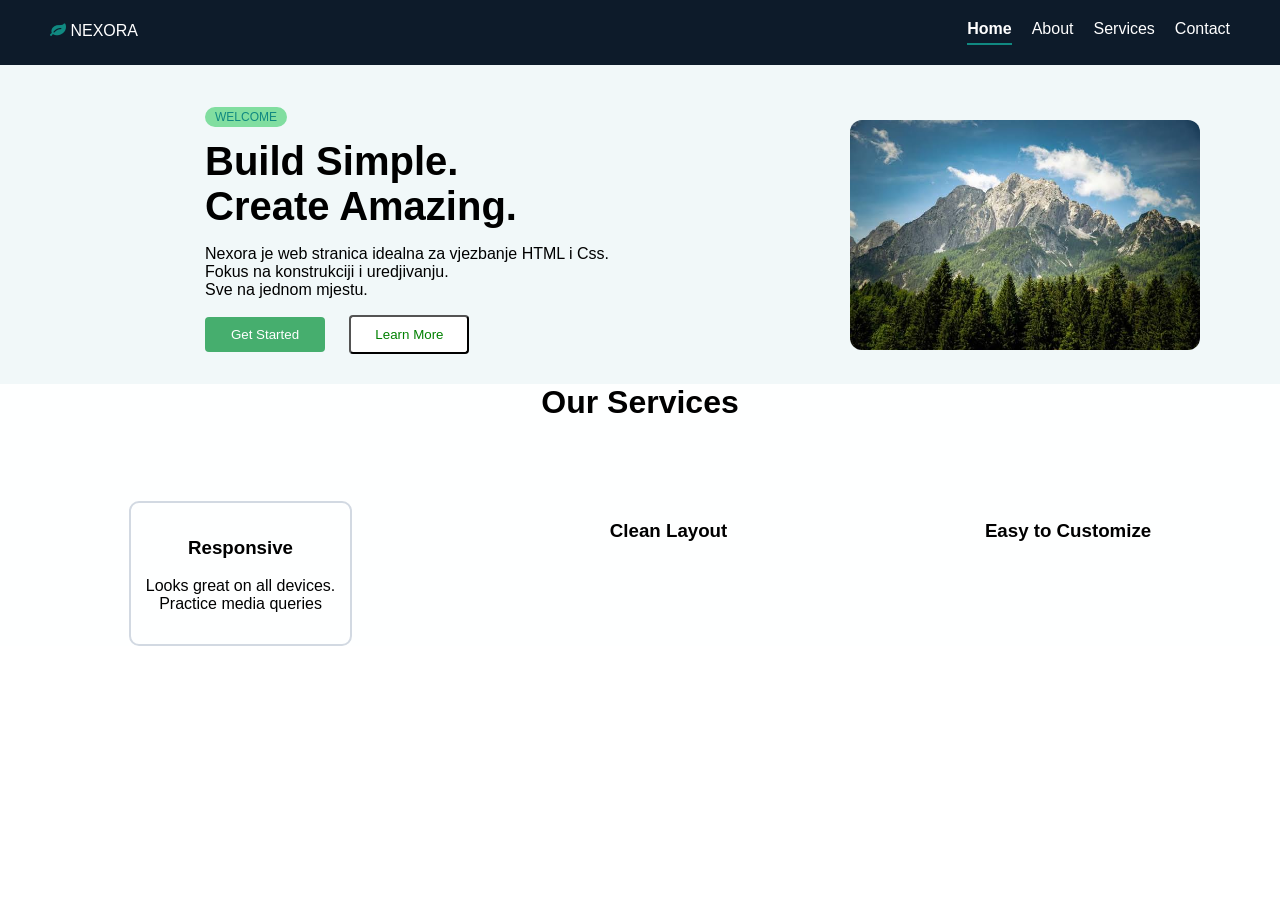
==== vjezba/vjezba.html @ a5adc7af "Revision part 2." ====
<!DOCTYPE html>
<html>
<head>
    <title> Vjezba </title>
    <link rel="stylesheet" href="vjezba.css">
    <link rel="stylesheet" href="font-awesome-4.7.0/css/font-awesome.min.css">

</head>


<body>




<header>
        <div class="header-title">
            <i class="fa fa-leaf" aria-hidden="true"></i>
            NEXORA
        </div>
        <div class="header-items">
            <div class="header-item header-item-active">Home</div>
            <div class="header-item">About</div>
            <div class="header-item">Services</div>
            <div class="header-item">Contact</div>
        </div>
</header>


<div class="description">
    <div class="left-content">
                <p class="welcome">
                    <bold>WELCOME</bold>
                </p>
            <div class="title">
                <h1> Build Simple.</h1>
                <h1>Create Amazing.</h1>
            </div>
          
            <div>
                <p> Nexora je web stranica idealna za vjezbanje
                HTML i Css. <br> Fokus na konstrukciji i uredjivanju.<br> Sve na jednom mjestu.
                    </p>
            </div>
            <button class="button1">
                Get Started
            </button>
            <button class="button2">
                    Learn More
            </button>
        </div>
    <div><img style="height: 230px; width: 350px; border-radius: 12px; margin-top: 25px; margin-left: 150px;" src="planina.jpg" alt="Prelijepa planina"></div>
</div>



<div>
  <div class="dio2">
    
    <h1 class="naslov2">Our Services</h1>

    <div class="podnaslovi">

    <div class="responsive">
    
    <h3> Responsive </h3>
     
    <p>Looks great on all devices. <br>
      Practice media queries <br>
    </p>
  
    </div>

    <h3>Clean Layout</h3>
    <h3>Easy to Customize</h3>
    </div>

  </div>

</div>




</body>


</html>
---- vjezba/vjezba.css ----
:root {
    --primary: #0d1b2a; /* global scope */
    --secondary: #108981;
    --light-background: #f1f8f9;
    --section-background: #ecfdf5;
    --light-button: #81dea0;
}

body {
    font-family: 'Poppins', 'Roboto', Arial, sans-serif;
    margin: 0;
}

header {
    display: flex;
    justify-content: space-between;
    background-color: var(--primary);
    color: white;
    height: 25px;
    padding: 20px 50px;
}

.header-items {
    display: flex;
    gap: 20px;
}

.header-item-active {
    border-bottom: 2px solid var(--secondary);
    font-weight: bold;
}

.fa-leaf {
    color: var(--secondary);
    margin-top: 2px;
}

.description {
    display: flex;
    justify-content: space-between;
    padding: 30px 80px;
    background-color: var(--light-background);
}

.left-content {
    margin-left: 125px;
}

.welcome {
    background-color: var(--light-button);
    display: inline-block;
    border-radius: 10px;
    color: var(--secondary);
    font-size: 12px;
    padding: 3px 10px;
}

.button1 {
  color: white; 
  background-color: rgb(70, 174, 110);
  font-family: 'Poppins', 'Roboto', Arial, sans-serif;
  padding: 10px; 
  border-style: none; 
  border-radius: 4px;
  width: 120px;
}

.button2 {
  color: green; 
  background-color: white;
  font-family: 'Poppins', 'Roboto', Arial, sans-serif;
  padding: 10px;
  border-radius: 4px;
  margin-left: 20px;
  width: 120px;
}

.dio2 {
  text-align: center;
  background-color:rgb(254, 255, 255)
}

.title {
    font-family: 'Poppins', 'Roboto', Arial, sans-serif;
    font-size: 20px;
}

.title h1 {
    margin: 0
}

.podnaslovi {
  display: flex;
  justify-content: space-around;
  margin-top: 80px;

}

.responsive {
  border: 2px solid #d2d9e2 ;
  padding: 15px;
  border-radius: 10px;
}

.naslov2 {
  margin-bottom: 0px;
  margin-top: 0px;
}
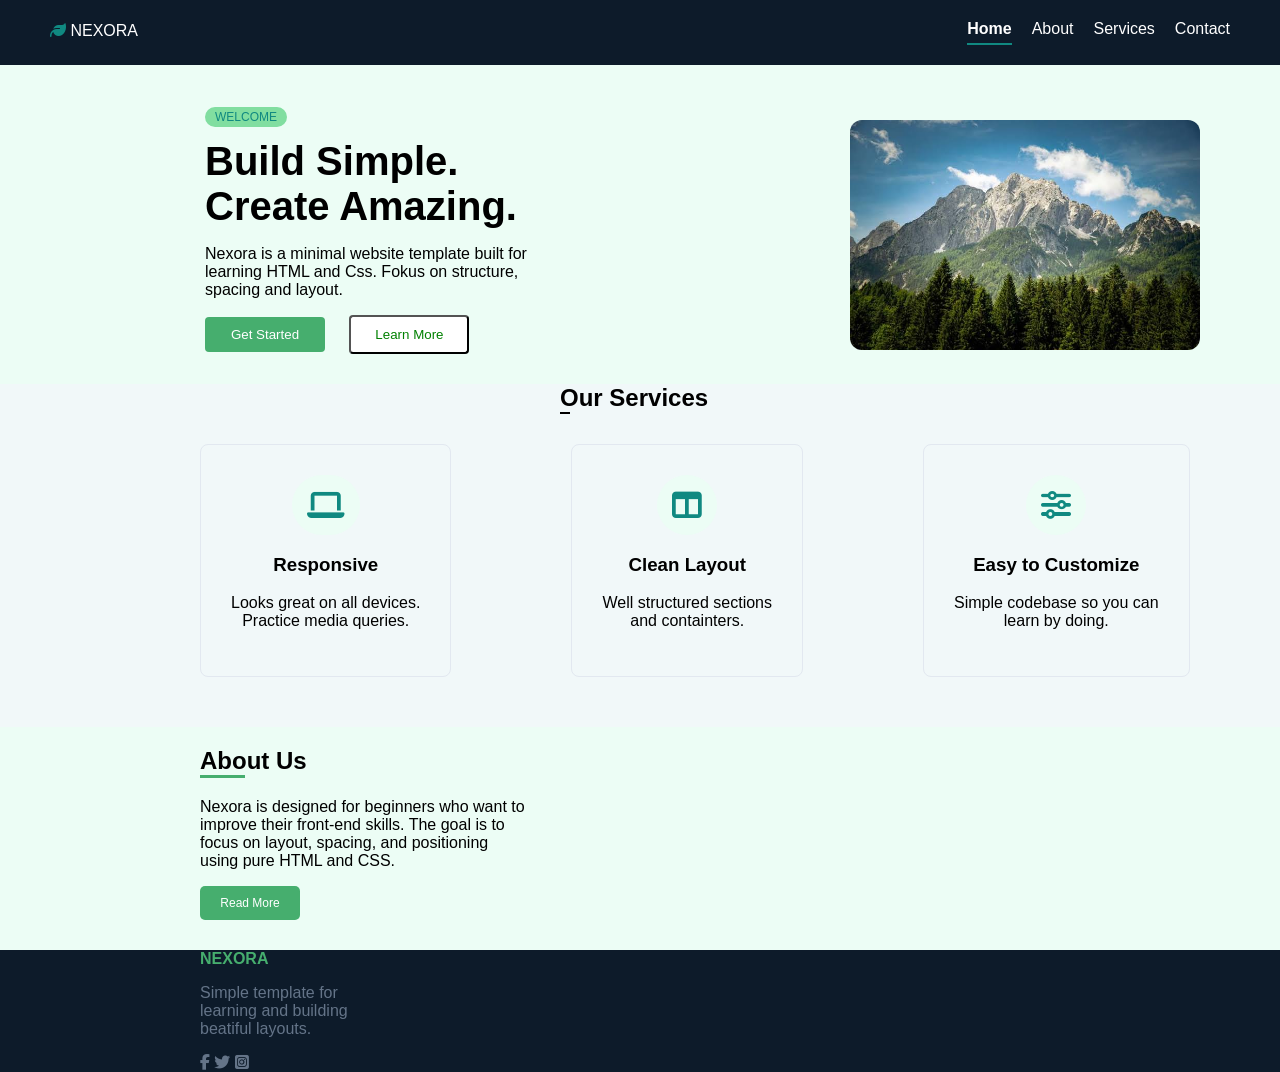
==== commit ba58e70a: "part3" ====
--- a/vjezba/vjezba.html
+++ b/vjezba/vjezba.html
@@ -4,7 +4,7 @@
     <title> Vjezba </title>
     <link rel="stylesheet" href="vjezba.css">
     <link rel="stylesheet" href="font-awesome-4.7.0/css/font-awesome.min.css">
-
+    <link rel="stylesheet" href="https://cdnjs.cloudflare.com/ajax/libs/font-awesome/6.7.2/css/all.min.css">
 </head>
 
 
@@ -38,15 +38,14 @@
             </div>
           
             <div>
-                <p> Nexora je web stranica idealna za vjezbanje
-                HTML i Css. <br> Fokus na konstrukciji i uredjivanju.<br> Sve na jednom mjestu.
-                    </p>
+                <p> Nexora is a minimal website template built for <br> learning
+                HTML and Css. Fokus on structure, <br> spacing and layout.</p>
             </div>
             <button class="button1">
                 Get Started
             </button>
             <button class="button2">
-                    Learn More
+                Learn More
             </button>
         </div>
     <div><img style="height: 230px; width: 350px; border-radius: 12px; margin-top: 25px; margin-left: 150px;" src="planina.jpg" alt="Prelijepa planina"></div>
@@ -54,30 +53,50 @@
 
 
 
-<div>
-  <div class="dio2">
-    
-    <h1 class="naslov2">Our Services</h1>
+<div class="part2">
+  <div> <h2 class="service">Our Services</h2> </div>
+    <div class="all">
+        <div class="text1">
+            <i class="fa-solid fa-laptop"></i>
+         <h3>Responsive</h3> 
+             <p>Looks great on all devices. <br>
+                Practice media queries. <br> </p></div>
+        <div class="text1">
+          <i class="fa-solid fa-table-columns"></i>
+         <h3>Clean Layout</h3>
+             <p> Well structured sections <br> and containters. <br></p> </div>
+        <div class="text1">
+          <i class="fa-solid fa-sliders"></i>
+         <h3>Easy to Customize</h3>
+             <p>Simple codebase so you can <br>learn by doing.<br></p> </div>
+    </div>
+</div>
 
-    <div class="podnaslovi">
+<div class="mittle">
+    <div class="lefttext3">
 
-    <div class="responsive">
-    
-    <h3> Responsive </h3>
-     
-    <p>Looks great on all devices. <br>
-      Practice media queries <br>
-    </p>
-  
+        <h2 class="about"> About Us </h2>
+
+         <p>Nexora is designed for beginners who want to <br> improve their front-end skills.
+         The goal is to <br> focus on layout, spacing, and positioning  <br> using pure HTML and CSS.
+         </p>
+
+        <button class="readmore"> Read More </button>
     </div>
+</div>
 
-    <h3>Clean Layout</h3>
-    <h3>Easy to Customize</h3>
+<div class="part4">
+    <div>
+        <h4 class="h4">NEXORA</h4>
+        <div class="nexoratext">
+        <p>Simple template for <br> learning and building <br> beatiful layouts.</p>
+        <i class="fa-brands fa-facebook-f"></i>
+        <i class="fa-brands fa-twitter"></i>
+        <i class="fa-brands fa-square-instagram"></i>
+        </div>
     </div>
+</div>
 
-  </div>
-
-</div>
 
 
 
--- a/vjezba/vjezba.css
+++ b/vjezba/vjezba.css
@@ -4,6 +4,8 @@
     --light-background: #f1f8f9;
     --section-background: #ecfdf5;
     --light-button: #81dea0;
+    --paragraph: #647488;
+
 }
 
 body {
@@ -39,7 +41,7 @@
     display: flex;
     justify-content: space-between;
     padding: 30px 80px;
-    background-color: var(--light-background);
+    background-color: var(--section-background);
 }
 
 .left-content {
@@ -74,12 +76,6 @@
   margin-left: 20px;
   width: 120px;
 }
-
-.dio2 {
-  text-align: center;
-  background-color:rgb(254, 255, 255)
-}
-
 .title {
     font-family: 'Poppins', 'Roboto', Arial, sans-serif;
     font-size: 20px;
@@ -89,20 +85,100 @@
     margin: 0
 }
 
-.podnaslovi {
-  display: flex;
-  justify-content: space-around;
-  margin-top: 80px;
-
+.service {
+    border-bottom: 2px solid black;
+    display: block;
+    width: 10px;
+    margin-left: 560px;
+    white-space: nowrap;
+    margin-top: 0px;
 }
 
-.responsive {
-  border: 2px solid #d2d9e2 ;
-  padding: 15px;
-  border-radius: 10px;
+.all {
+    display: flex;
+    gap: 120px;
+    padding: 0px 50px 50px;
+    margin-left: 150px;
 }
 
-.naslov2 {
-  margin-bottom: 0px;
-  margin-top: 0px;
+.text1 {
+   font-family: 'Poppins', 'Roboto', Arial, sans-serif;
+   margin-top: 10px;
+   border: 1px solid #e2e8f0;
+   padding: 30px;
+   text-align: center;
+   border-radius: 8px;
+   
+   
+}
+
+.fa-laptop {
+   font-size: 30px;
+   background-color:var(--section-background);
+   padding: 15px;
+   border-radius: 30px;
+   color: var(--secondary);
+}
+
+.fa-table-columns {
+    color: var(--secondary);
+    font-size: 30px;
+    background-color:var(--section-background);
+    padding: 15px;
+    border-radius: 30px;
+}
+
+.fa-sliders {
+    color: var(--secondary);
+    font-size: 30px;
+    background-color:var(--section-background);
+    padding: 15px;
+    border-radius: 30px;
+}
+
+.part2 {
+    background-color: var(--light-background);
+}
+
+.lefttext3 {
+    margin-left: 200px;
+    font-family: 'Poppins', 'Roboto', Arial, sans-serif;
+    display: inline-block;
+    margin-bottom: 30px;
+}
+
+.mittle {
+    background-color: var(--section-background);
+    justify-content: space-between;
+}
+.readmore {
+    background-color: rgb(70, 174, 110);
+    border: none;
+    color: white;
+    padding: 10px;
+    border-radius: 5px;
+    width: 100px;
+    font-family: 'Poppins', 'Roboto', Arial, sans-serif;
+    font-size: 12px;
+}
+
+.about {
+    border-bottom: 3px solid rgb(70, 174, 110);
+    white-space: nowrap;
+    width: 45px;
+}
+
+.nexoratext {
+    margin-left: 200px;
+    font-family: 'Poppins', 'Roboto', Arial, sans-serif;
+    color: var(--paragraph)
+}
+.h4 {
+    color: rgb(70, 174, 110);
+    margin: 0px;
+    margin-left: 200px;
+}
+.part4 {
+    background-color: var(--primary);
+    margin-top: 0px;
 }
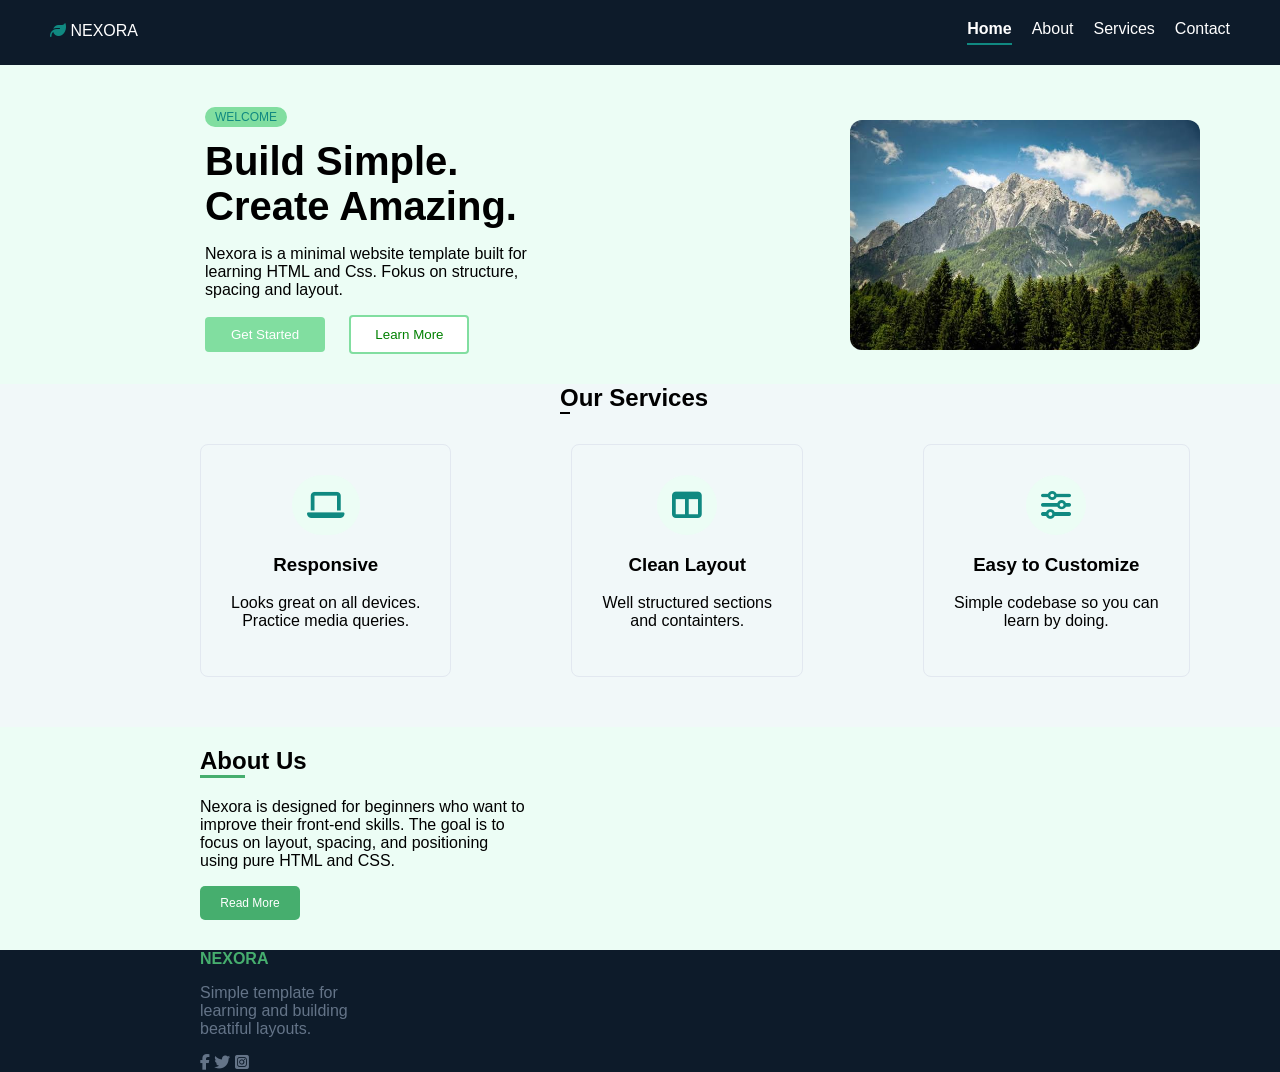
==== commit f7139221: "Revision of buttons." ====
--- a/vjezba/vjezba.html
+++ b/vjezba/vjezba.html
@@ -41,10 +41,10 @@
                 <p> Nexora is a minimal website template built for <br> learning
                 HTML and Css. Fokus on structure, <br> spacing and layout.</p>
             </div>
-            <button class="button1">
+            <button class="button_getting_started">
                 Get Started
             </button>
-            <button class="button2">
+            <button class="button_learn_more">
                 Learn More
             </button>
         </div>
--- a/vjezba/vjezba.css
+++ b/vjezba/vjezba.css
@@ -57,25 +57,27 @@
     padding: 3px 10px;
 }
 
-.button1 {
+button {
+    padding: 10px;
+    border-radius: 4px;
+    font-family: 'Poppins', 'Roboto', Arial, sans-serif;
+}
+
+.button_getting_started {
   color: white; 
-  background-color: rgb(70, 174, 110);
-  font-family: 'Poppins', 'Roboto', Arial, sans-serif;
-  padding: 10px; 
-  border-style: none; 
-  border-radius: 4px;
+  background-color: var(--light-button);
+  border-style: none;
   width: 120px;
 }
 
-.button2 {
+.button_learn_more {
   color: green; 
   background-color: white;
-  font-family: 'Poppins', 'Roboto', Arial, sans-serif;
-  padding: 10px;
-  border-radius: 4px;
+  border: 2px solid var(--light-button);
   margin-left: 20px;
   width: 120px;
 }
+
 .title {
     font-family: 'Poppins', 'Roboto', Arial, sans-serif;
     font-size: 20px;
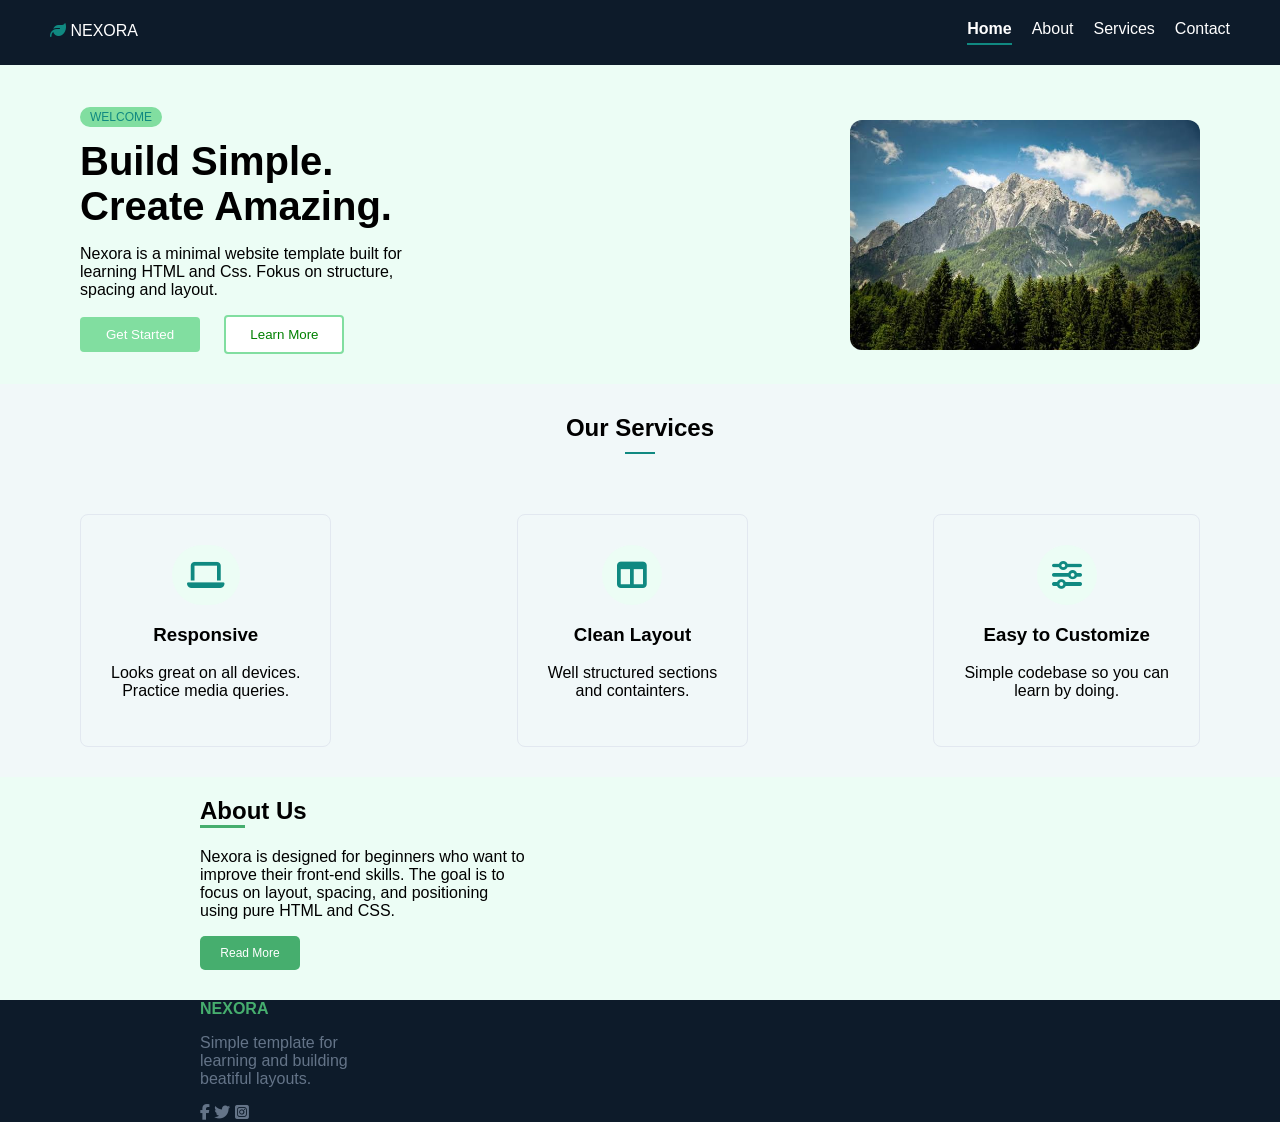
==== commit 947809f6: "Part 2 revisioned." ====
--- a/vjezba/vjezba.html
+++ b/vjezba/vjezba.html
@@ -48,27 +48,34 @@
                 Learn More
             </button>
         </div>
+<!--    TODO: Move style to .css file, no non-english words-->
     <div><img style="height: 230px; width: 350px; border-radius: 12px; margin-top: 25px; margin-left: 150px;" src="planina.jpg" alt="Prelijepa planina"></div>
 </div>
 
 
+<div class="part2">
+    <div class="service">
+        <h2>Our Services</h2>
+        <div class="arrow"></div>
+    </div>
 
-<div class="part2">
-  <div> <h2 class="service">Our Services</h2> </div>
-    <div class="all">
-        <div class="text1">
+    <div class="card-items">
+        <div class="card">
             <i class="fa-solid fa-laptop"></i>
-         <h3>Responsive</h3> 
-             <p>Looks great on all devices. <br>
-                Practice media queries. <br> </p></div>
-        <div class="text1">
-          <i class="fa-solid fa-table-columns"></i>
-         <h3>Clean Layout</h3>
-             <p> Well structured sections <br> and containters. <br></p> </div>
-        <div class="text1">
-          <i class="fa-solid fa-sliders"></i>
-         <h3>Easy to Customize</h3>
-             <p>Simple codebase so you can <br>learn by doing.<br></p> </div>
+            <h3>Responsive</h3>
+            <p>Looks great on all devices. <br/>
+                Practice media queries. <br/></p>
+        </div>
+        <div class="card">
+            <i class="fa-solid fa-table-columns"></i>
+            <h3>Clean Layout</h3>
+            <p> Well structured sections <br/> and containters. <br/></p>
+        </div>
+        <div class="card">
+            <i class="fa-solid fa-sliders"></i>
+            <h3>Easy to Customize</h3>
+            <p>Simple codebase so you can <br/>learn by doing.<br/></p>
+        </div>
     </div>
 </div>
 
--- a/vjezba/vjezba.css
+++ b/vjezba/vjezba.css
@@ -45,7 +45,7 @@
 }
 
 .left-content {
-    margin-left: 125px;
+    /*margin-left: 125px;*/
 }
 
 .welcome {
@@ -88,30 +88,36 @@
 }
 
 .service {
-    border-bottom: 2px solid black;
-    display: block;
-    width: 10px;
-    margin-left: 560px;
-    white-space: nowrap;
-    margin-top: 0px;
+    display: flex;
+    align-items: center;
+    flex-direction: column;
 }
 
-.all {
-    display: flex;
-    gap: 120px;
-    padding: 0px 50px 50px;
-    margin-left: 150px;
+.service h2 {
+    display: block;
+    /*TODO: what is auto? why this works? why is width important?*/
+    margin: 0 auto;
 }
 
-.text1 {
+.arrow {
+    margin-top: 10px;
+    width: 30px;
+    border-top: 2px solid var(--secondary);
+}
+
+.card-items {
+    margin-top: 50px;
+    display: flex;
+    justify-content: space-between;
+}
+
+.card {
    font-family: 'Poppins', 'Roboto', Arial, sans-serif;
    margin-top: 10px;
    border: 1px solid #e2e8f0;
    padding: 30px;
    text-align: center;
    border-radius: 8px;
-   
-   
 }
 
 .fa-laptop {
@@ -139,6 +145,7 @@
 }
 
 .part2 {
+    padding: 30px 80px;
     background-color: var(--light-background);
 }
 
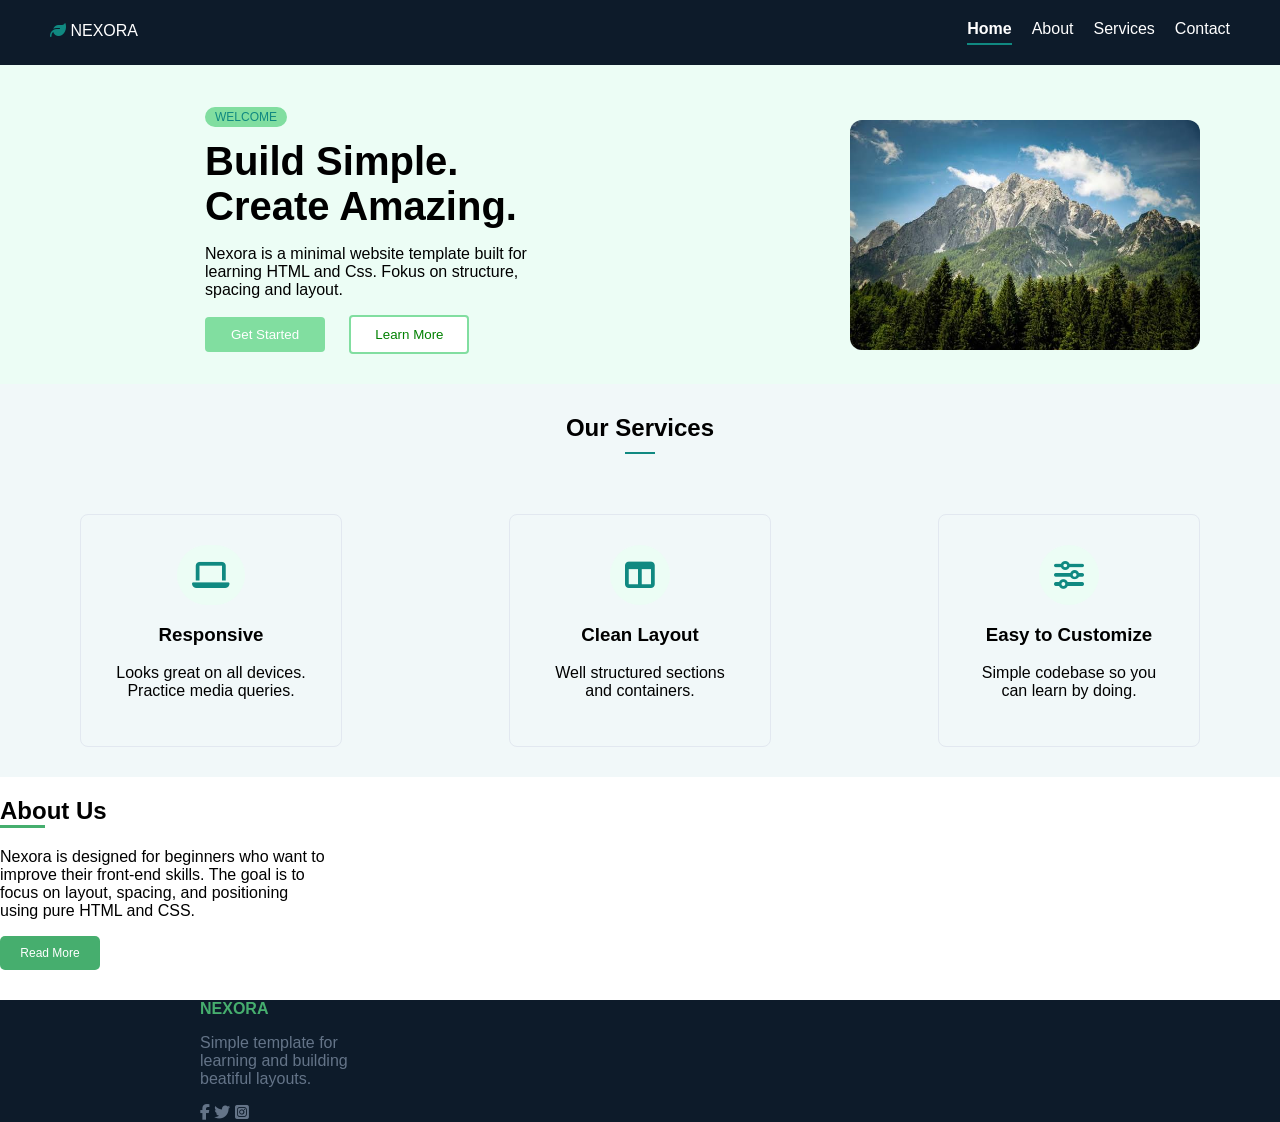
==== commit 3942079c: "Part 3 revisioned." ====
--- a/vjezba/vjezba.html
+++ b/vjezba/vjezba.html
@@ -9,9 +9,6 @@
 
 
 <body>
-
-
-
 
 <header>
         <div class="header-title">
@@ -63,24 +60,23 @@
         <div class="card">
             <i class="fa-solid fa-laptop"></i>
             <h3>Responsive</h3>
-            <p>Looks great on all devices. <br/>
-                Practice media queries. <br/></p>
+            <p>Looks great on all devices. Practice media queries.</p>
         </div>
         <div class="card">
             <i class="fa-solid fa-table-columns"></i>
             <h3>Clean Layout</h3>
-            <p> Well structured sections <br/> and containters. <br/></p>
+            <p> Well structured sections and containers.</p>
         </div>
         <div class="card">
             <i class="fa-solid fa-sliders"></i>
             <h3>Easy to Customize</h3>
-            <p>Simple codebase so you can <br/>learn by doing.<br/></p>
+            <p>Simple codebase so you can learn by doing.</p>
         </div>
     </div>
 </div>
 
-<div class="mittle">
-    <div class="lefttext3">
+<div class="aboutus">
+    <div class="left-content">
 
         <h2 class="about"> About Us </h2>
 
--- a/vjezba/vjezba.css
+++ b/vjezba/vjezba.css
@@ -44,8 +44,8 @@
     background-color: var(--section-background);
 }
 
-.left-content {
-    /*margin-left: 125px;*/
+.description .left-content {
+    margin-left: 125px;
 }
 
 .welcome {
@@ -64,18 +64,18 @@
 }
 
 .button_getting_started {
-  color: white; 
-  background-color: var(--light-button);
-  border-style: none;
-  width: 120px;
+    color: white;
+    background-color: var(--light-button);
+    border-style: none;
+    width: 120px;
 }
 
 .button_learn_more {
-  color: green; 
-  background-color: white;
-  border: 2px solid var(--light-button);
-  margin-left: 20px;
-  width: 120px;
+    color: green;
+    background-color: white;
+    border: 2px solid var(--light-button);
+    margin-left: 20px;
+    width: 120px;
 }
 
 .title {
@@ -112,36 +112,21 @@
 }
 
 .card {
-   font-family: 'Poppins', 'Roboto', Arial, sans-serif;
-   margin-top: 10px;
-   border: 1px solid #e2e8f0;
-   padding: 30px;
-   text-align: center;
-   border-radius: 8px;
+    font-family: 'Poppins', 'Roboto', Arial, sans-serif;
+    margin-top: 10px;
+    border: 1px solid #e2e8f0;
+    padding: 30px;
+    text-align: center;
+    border-radius: 8px;
+    width: 200px;
 }
 
-.fa-laptop {
-   font-size: 30px;
-   background-color:var(--section-background);
-   padding: 15px;
-   border-radius: 30px;
-   color: var(--secondary);
-}
-
-.fa-table-columns {
+.fa-solid {
+    font-size: 30px;
+    background-color: var(--section-background);
     color: var(--secondary);
-    font-size: 30px;
-    background-color:var(--section-background);
+    border-radius: 30px;
     padding: 15px;
-    border-radius: 30px;
-}
-
-.fa-sliders {
-    color: var(--secondary);
-    font-size: 30px;
-    background-color:var(--section-background);
-    padding: 15px;
-    border-radius: 30px;
 }
 
 .part2 {
@@ -149,8 +134,7 @@
     background-color: var(--light-background);
 }
 
-.lefttext3 {
-    margin-left: 200px;
+.aboutus .left-content {
     font-family: 'Poppins', 'Roboto', Arial, sans-serif;
     display: inline-block;
     margin-bottom: 30px;
@@ -160,6 +144,7 @@
     background-color: var(--section-background);
     justify-content: space-between;
 }
+
 .readmore {
     background-color: rgb(70, 174, 110);
     border: none;
@@ -182,11 +167,13 @@
     font-family: 'Poppins', 'Roboto', Arial, sans-serif;
     color: var(--paragraph)
 }
+
 .h4 {
     color: rgb(70, 174, 110);
     margin: 0px;
     margin-left: 200px;
 }
+
 .part4 {
     background-color: var(--primary);
     margin-top: 0px;
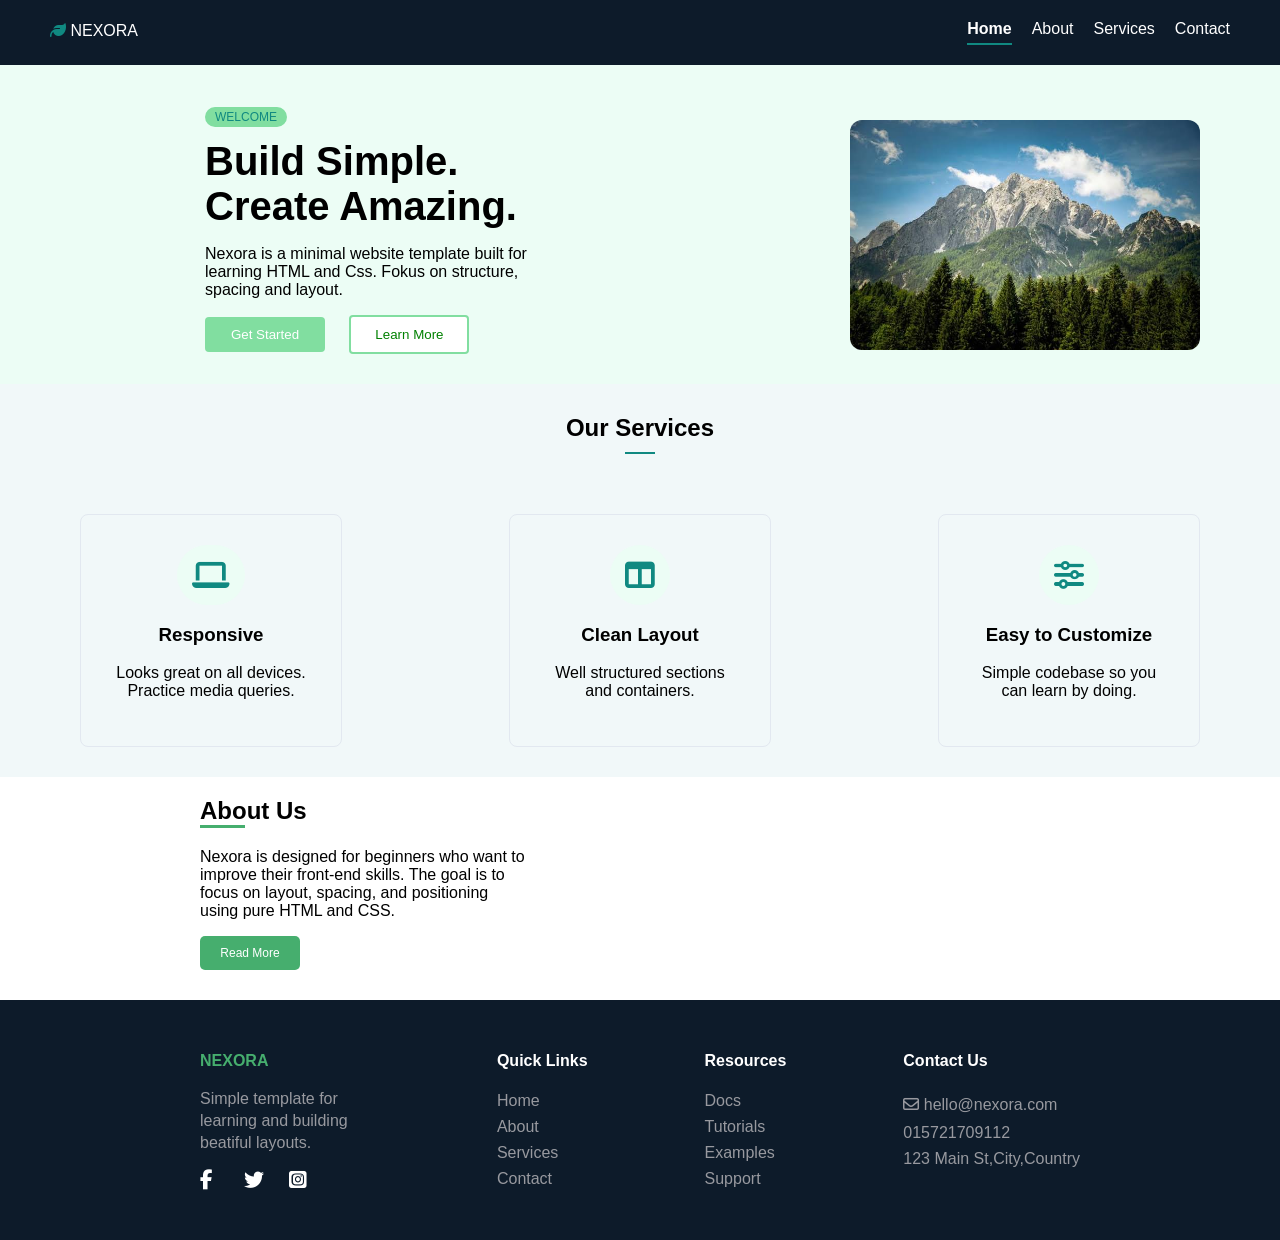
==== commit 0c8998b8: "part4" ====
--- a/vjezba/vjezba.html
+++ b/vjezba/vjezba.html
@@ -89,24 +89,39 @@
 </div>
 
 <div class="part4">
+    <div class="nexoratext">
+       <h4 class="nexoratitle">NEXORA</h4>
+       <p>Simple template for learning and building beatiful layouts.</p>
+       <i class="fa-brands fa-facebook-f"></i> 
+       <i class="fa-brands fa-twitter"></i>
+       <i class="fa-brands fa-square-instagram"></i>
+    </div>
+
     <div>
-        <h4 class="h4">NEXORA</h4>
-        <div class="nexoratext">
-        <p>Simple template for <br> learning and building <br> beatiful layouts.</p>
-        <i class="fa-brands fa-facebook-f"></i>
-        <i class="fa-brands fa-twitter"></i>
-        <i class="fa-brands fa-square-instagram"></i>
-        </div>
+        <p class="specialtitle">Quick Links</p> 
+        <p>Home</p>
+        <p>About</p>
+        <p>Services</p>
+        <p>Contact</p>
     </div>
+
+    <div>
+        <p class="specialtitle">Resources</p>
+        <p>Docs</p>
+        <p>Tutorials</p>
+        <p>Examples</p>
+        <p>Support</p>
+    </div>
+
+    <div>
+        <p class="specialtitle">Contact Us</p>
+        <p><i class="fa-regular fa-envelope"></i> hello@nexora.com</p>
+        <p>015721709112</p>
+        <p>123 Main St,City,Country</p>
+    </div>
+
 </div>
-
-
-
-
-
 </body>
-
-
 </html>
 
 
--- a/vjezba/vjezba.css
+++ b/vjezba/vjezba.css
@@ -92,25 +92,21 @@
     align-items: center;
     flex-direction: column;
 }
-
 .service h2 {
     display: block;
     /*TODO: what is auto? why this works? why is width important?*/
     margin: 0 auto;
 }
-
 .arrow {
     margin-top: 10px;
     width: 30px;
     border-top: 2px solid var(--secondary);
 }
-
 .card-items {
     margin-top: 50px;
     display: flex;
     justify-content: space-between;
 }
-
 .card {
     font-family: 'Poppins', 'Roboto', Arial, sans-serif;
     margin-top: 10px;
@@ -120,7 +116,6 @@
     border-radius: 8px;
     width: 200px;
 }
-
 .fa-solid {
     font-size: 30px;
     background-color: var(--section-background);
@@ -128,23 +123,20 @@
     border-radius: 30px;
     padding: 15px;
 }
-
 .part2 {
     padding: 30px 80px;
     background-color: var(--light-background);
 }
-
 .aboutus .left-content {
     font-family: 'Poppins', 'Roboto', Arial, sans-serif;
     display: inline-block;
     margin-bottom: 30px;
+    margin-left: 200px;
 }
-
 .mittle {
     background-color: var(--section-background);
     justify-content: space-between;
 }
-
 .readmore {
     background-color: rgb(70, 174, 110);
     border: none;
@@ -155,26 +147,44 @@
     font-family: 'Poppins', 'Roboto', Arial, sans-serif;
     font-size: 12px;
 }
-
 .about {
     border-bottom: 3px solid rgb(70, 174, 110);
     white-space: nowrap;
     width: 45px;
 }
-
+.part4 {
+    margin-top: 0px;
+    display: flex;
+    justify-content: space-between;
+    font: var(--paragraph);
+    padding: 40px 200px;
+    color: rgba(240, 234, 234, 0.61);
+    background-color: var(--primary);
+    line-height: 10px;
+}
 .nexoratext {
-    margin-left: 200px;
     font-family: 'Poppins', 'Roboto', Arial, sans-serif;
-    color: var(--paragraph)
+    display: inline;
+    width: 180px;
+    line-height: 22px;
 }
-
-.h4 {
+.nexoratitle {
     color: rgb(70, 174, 110);
     margin: 0px;
-    margin-left: 200px;
+    display: flex;
+    margin-top: 10px;
 }
-
-.part4 {
-    background-color: var(--primary);
-    margin-top: 0px;
-}+.specialtitle {
+    color: white;
+    font-family: 'Poppins', 'Roboto', Arial, sans-serif;
+    font-weight: bold;
+    margin-bottom: 30px;
+}
+.fa-brands {
+    color: white;
+    width: 40px;
+    font-size: 20px;
+}
+.fa-regular {
+   
+}
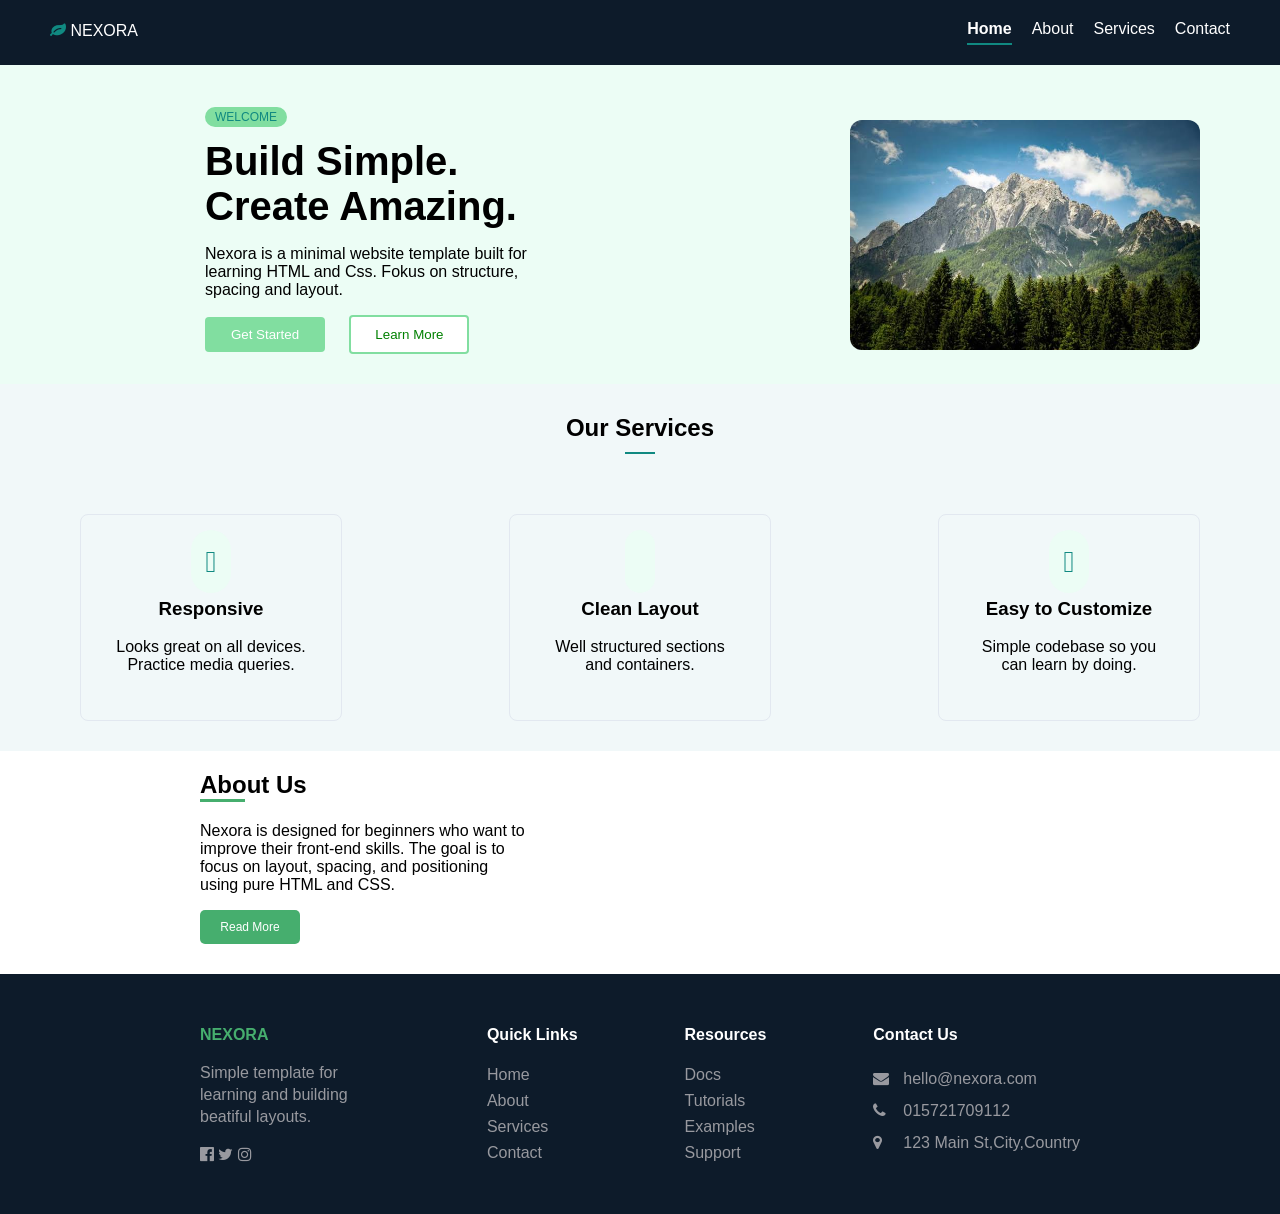
==== commit 79fa318f: "Icons." ====
--- a/vjezba/vjezba.html
+++ b/vjezba/vjezba.html
@@ -4,9 +4,7 @@
     <title> Vjezba </title>
     <link rel="stylesheet" href="vjezba.css">
     <link rel="stylesheet" href="font-awesome-4.7.0/css/font-awesome.min.css">
-    <link rel="stylesheet" href="https://cdnjs.cloudflare.com/ajax/libs/font-awesome/6.7.2/css/all.min.css">
 </head>
-
 
 <body>
 
@@ -92,9 +90,9 @@
     <div class="nexoratext">
        <h4 class="nexoratitle">NEXORA</h4>
        <p>Simple template for learning and building beatiful layouts.</p>
-       <i class="fa-brands fa-facebook-f"></i> 
-       <i class="fa-brands fa-twitter"></i>
-       <i class="fa-brands fa-square-instagram"></i>
+       <i class="fa fa-facebook-official"></i>
+       <i class="fa fa-twitter"></i>
+       <i class="fa fa-instagram"></i>
     </div>
 
     <div>
@@ -113,11 +111,11 @@
         <p>Support</p>
     </div>
 
-    <div>
+    <div class="contact-us">
         <p class="specialtitle">Contact Us</p>
-        <p><i class="fa-regular fa-envelope"></i> hello@nexora.com</p>
-        <p>015721709112</p>
-        <p>123 Main St,City,Country</p>
+        <p><i class="fa fa-envelope"></i>hello@nexora.com</p>
+        <p><i class="fa fa-phone"></i>015721709112</p>
+        <p><i class="fa fa-map-marker"></i>123 Main St,City,Country</p>
     </div>
 
 </div>
--- a/vjezba/vjezba.css
+++ b/vjezba/vjezba.css
@@ -185,6 +185,8 @@
     width: 40px;
     font-size: 20px;
 }
-.fa-regular {
-   
+
+.contact-us i {
+    margin-right: 10px;
+    width: 20px;
 }
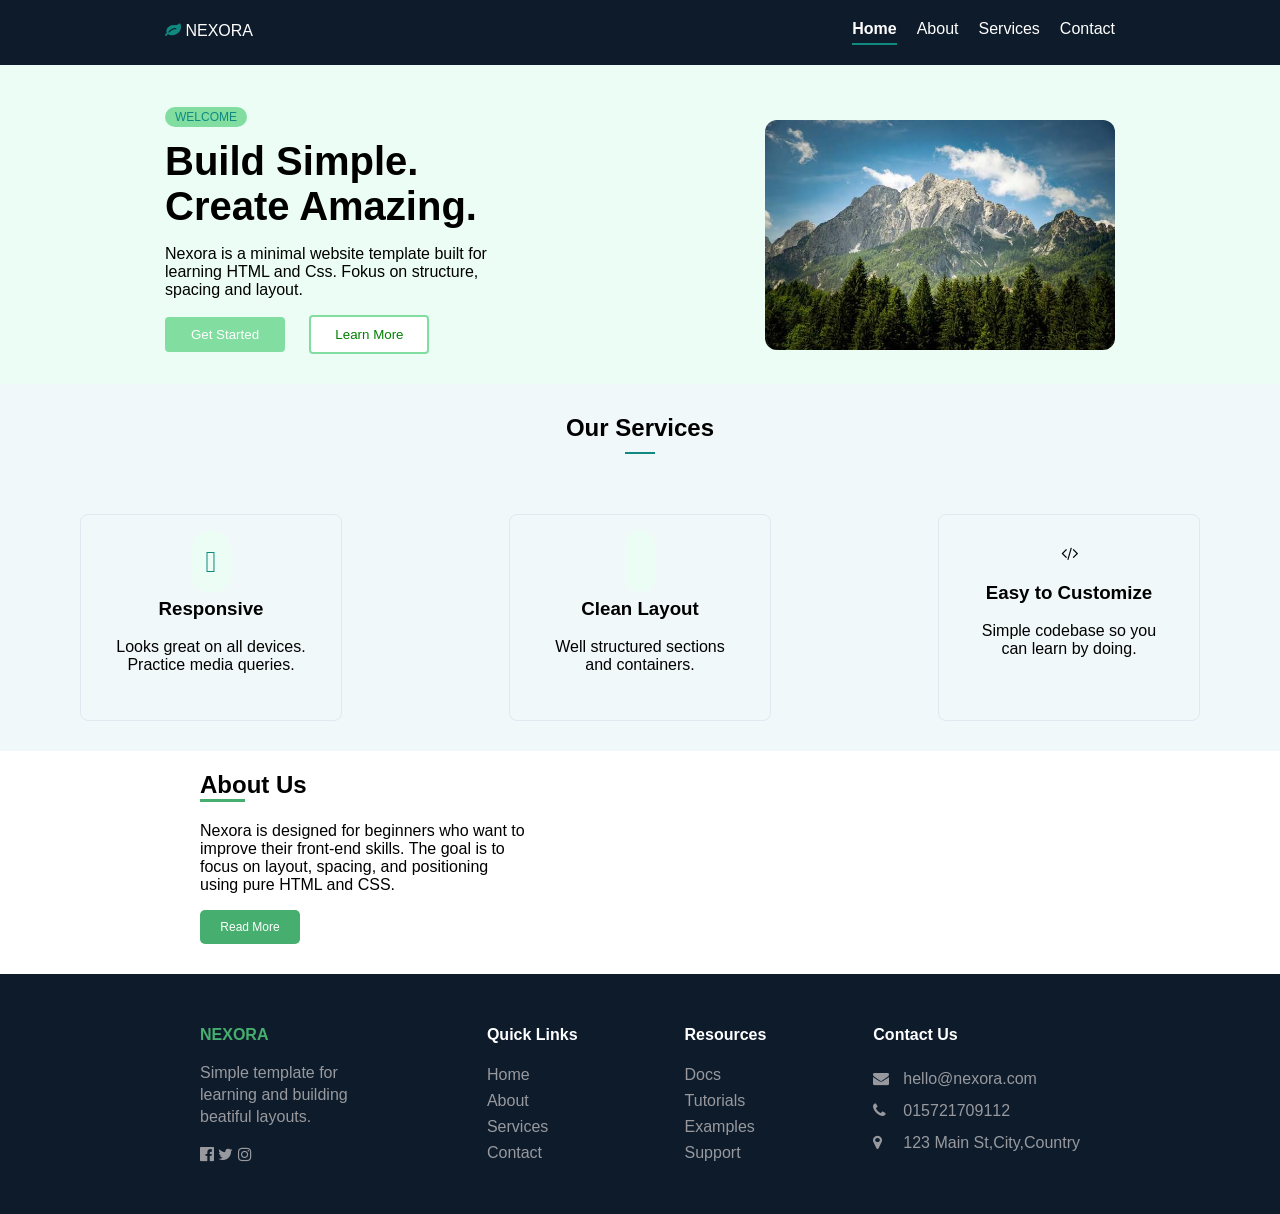
==== commit e79a579e: "Main content alignment." ====
--- a/vjezba/vjezba.html
+++ b/vjezba/vjezba.html
@@ -8,7 +8,8 @@
 
 <body>
 
-<header>
+<header class="main-content-wrapper">
+    <div class="main-content">
         <div class="header-title">
             <i class="fa fa-leaf" aria-hidden="true"></i>
             NEXORA
@@ -19,22 +20,24 @@
             <div class="header-item">Services</div>
             <div class="header-item">Contact</div>
         </div>
+    </div>
 </header>
 
 
-<div class="description">
-    <div class="left-content">
-                <p class="welcome">
-                    <bold>WELCOME</bold>
-                </p>
+<div class="description main-content-wrapper">
+    <div class="main-content">
+        <div class="left-content">
+            <p class="welcome">
+                <bold>WELCOME</bold>
+            </p>
             <div class="title">
                 <h1> Build Simple.</h1>
                 <h1>Create Amazing.</h1>
             </div>
-          
+
             <div>
                 <p> Nexora is a minimal website template built for <br> learning
-                HTML and Css. Fokus on structure, <br> spacing and layout.</p>
+                    HTML and Css. Fokus on structure, <br> spacing and layout.</p>
             </div>
             <button class="button_getting_started">
                 Get Started
@@ -43,8 +46,10 @@
                 Learn More
             </button>
         </div>
-<!--    TODO: Move style to .css file, no non-english words-->
-    <div><img style="height: 230px; width: 350px; border-radius: 12px; margin-top: 25px; margin-left: 150px;" src="planina.jpg" alt="Prelijepa planina"></div>
+        <!--    TODO: Move style to .css file, no non-english words-->
+        <div><img style="height: 230px; width: 350px; border-radius: 12px; margin-top: 25px; margin-left: 150px;"
+                  src="planina.jpg" alt="Prelijepa planina"></div>
+    </div>
 </div>
 
 
@@ -66,7 +71,7 @@
             <p> Well structured sections and containers.</p>
         </div>
         <div class="card">
-            <i class="fa-solid fa-sliders"></i>
+            <i class="fa fa-code"></i>
             <h3>Easy to Customize</h3>
             <p>Simple codebase so you can learn by doing.</p>
         </div>
--- a/vjezba/vjezba.css
+++ b/vjezba/vjezba.css
@@ -8,6 +8,17 @@
 
 }
 
+.main-content-wrapper {
+    display: flex;
+    justify-content: center;
+}
+
+.main-content {
+    width: 950px;
+    display: flex;
+    justify-content: space-between;
+}
+
 body {
     font-family: 'Poppins', 'Roboto', Arial, sans-serif;
     margin: 0;
@@ -15,7 +26,6 @@
 
 header {
     display: flex;
-    justify-content: space-between;
     background-color: var(--primary);
     color: white;
     height: 25px;
@@ -38,14 +48,8 @@
 }
 
 .description {
-    display: flex;
-    justify-content: space-between;
     padding: 30px 80px;
     background-color: var(--section-background);
-}
-
-.description .left-content {
-    margin-left: 125px;
 }
 
 .welcome {
